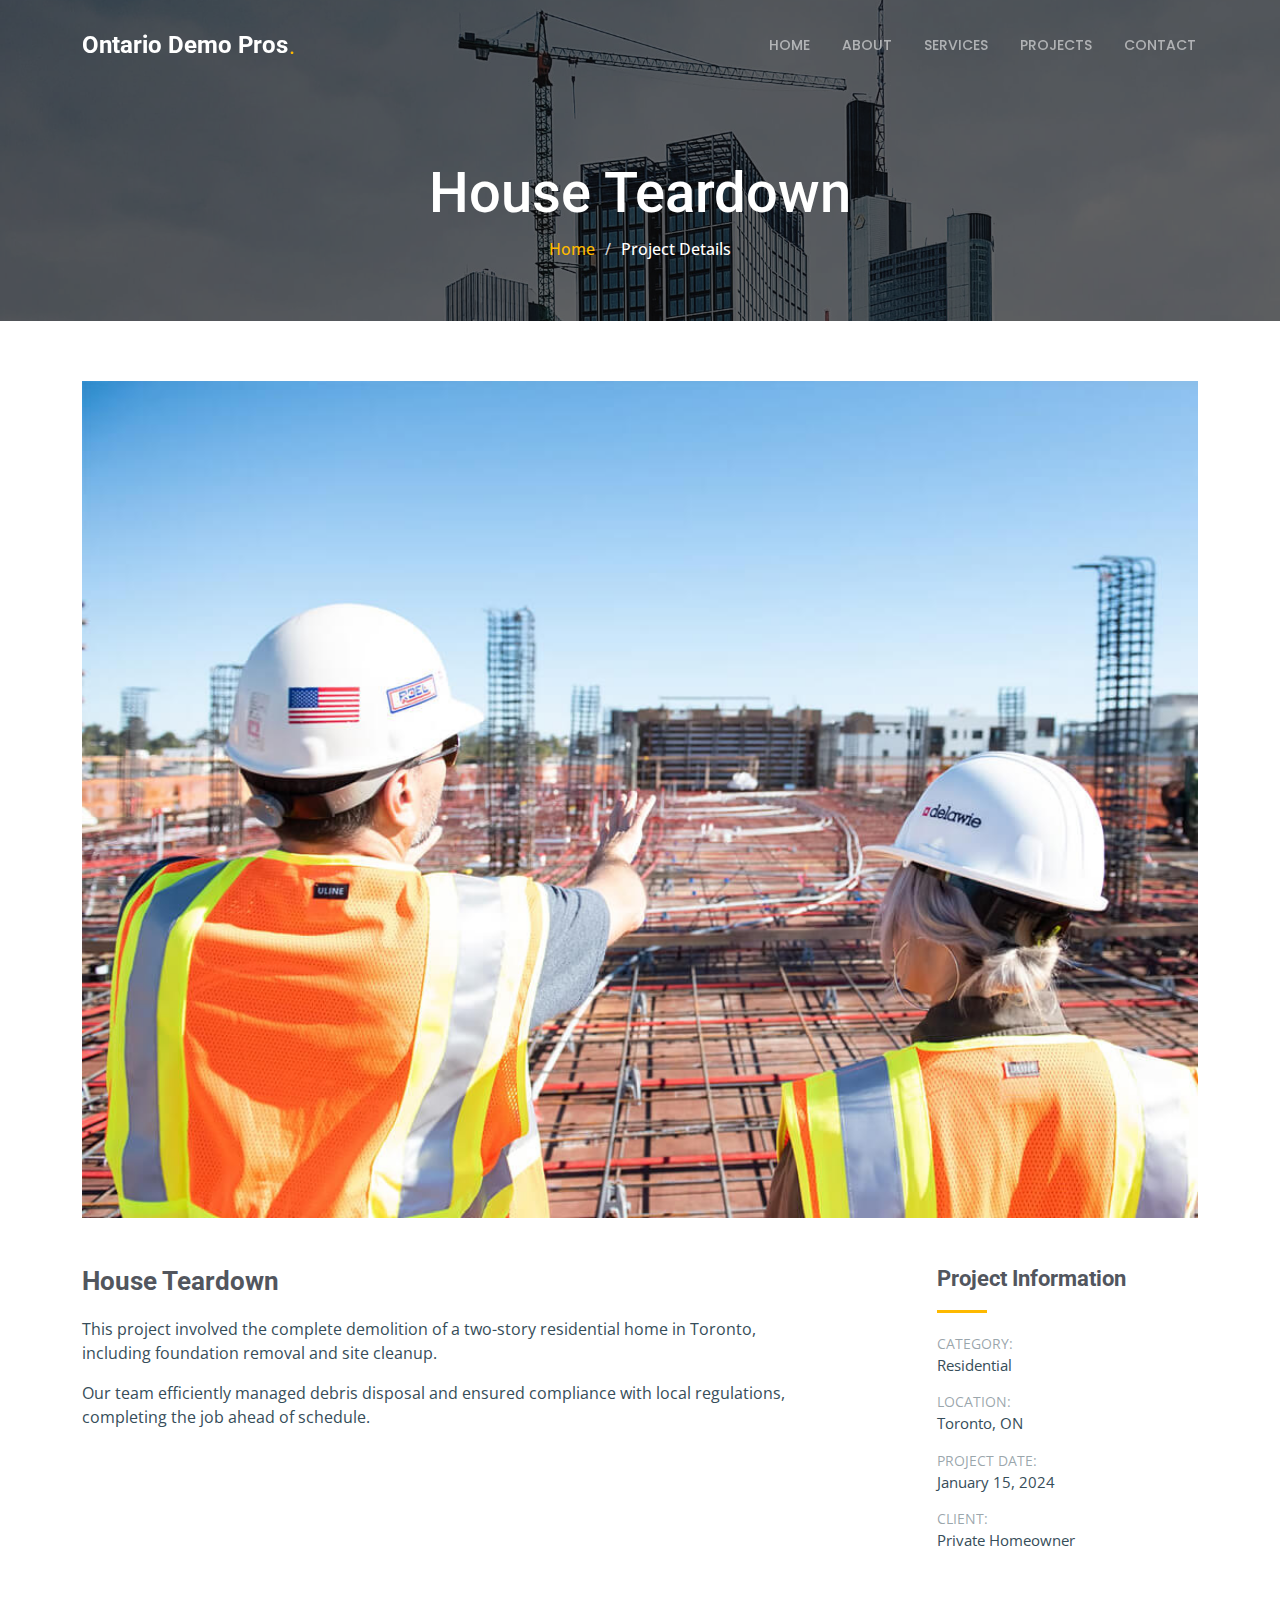
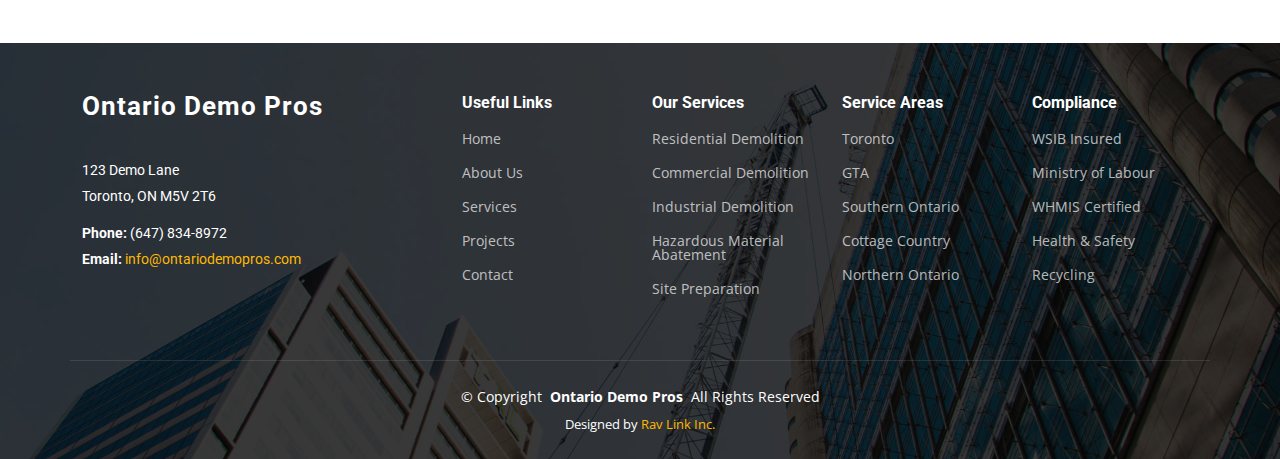
==== project-details.html @ 8b17a6fc "first commit" ====
<!DOCTYPE html>
<html lang="en">

<head>
  <meta charset="utf-8">
  <meta content="width=device-width, initial-scale=1.0" name="viewport">
  <title>Project Details - Ontario Demo Pros</title>
  <meta name="description" content="Detailed view of demolition projects by Ontario Demo Pros. Serving Toronto, GTA, and Southern Ontario. Call (647) 834-8972 for inquiries!">
  <meta name="keywords" content="demolition project details, Ontario demolition, residential demolition, commercial demolition, industrial demolition">
  <meta name="robots" content="index, follow">

  <!-- Favicons -->
  <link href="assets/img/favicon.png" rel="icon">
  <link href="assets/img/apple-touch-icon.png" rel="apple-touch-icon">

  <!-- Fonts -->
  <link href="https://fonts.googleapis.com" rel="preconnect">
  <link href="https://fonts.gstatic.com" rel="preconnect" crossorigin>
  <link href="https://fonts.googleapis.com/css2?family=Roboto:ital,wght@0,100;0,300;0,400;0,500;0,700;0,900;1,100;1,300;1,400;1,500;1,700;1,900&family=Open+Sans:ital,wght@0,300;0,400;0,500;0,600;0,700;0,800;1,300;1,400;1,500;1,600;1,700;1,800&family=Poppins:ital,wght@0,100;0,200;0,300;0,400;0,500;0,600;0,700;0,800;0,900;1,100;1,200;1,300;1,400;1,500;1,600;1,700;1,800;1,900&display=swap" rel="stylesheet">

  <!-- Vendor CSS Files -->
  <link href="assets/vendor/bootstrap/css/bootstrap.min.css" rel="stylesheet">
  <link href="assets/vendor/bootstrap-icons/bootstrap-icons.css" rel="stylesheet">
  <link href="assets/vendor/aos/aos.css" rel="stylesheet">
  <link href="assets/vendor/fontawesome-free/css/all.min.css" rel="stylesheet">
  <link href="assets/vendor/glightbox/css/glightbox.min.css" rel="stylesheet">
  <link href="assets/vendor/swiper/swiper-bundle.min.css" rel="stylesheet">

  <!-- Main CSS File -->
  <link href="assets/css/main.css" rel="stylesheet">
</head>

<body class="project-details-page">

  <header id="header" class="header d-flex align-items-center fixed-top">
    <div class="container-fluid container-xl position-relative d-flex align-items-center justify-content-between">
      <a href="index.html" class="logo d-flex align-items-center">
        <h1 class="sitename">Ontario Demo Pros</h1> <span>.</span>
      </a>
      <nav id="navmenu" class="navmenu">
        <ul>
          <li><a href="index.html">Home</a></li>
          <li><a href="about.html">About</a></li>
          <li><a href="services.html">Services</a></li>
          <li><a href="projects.html">Projects</a></li>
          <li><a href="contact.html">Contact</a></li>
        </ul>
        <i class="mobile-nav-toggle d-xl-none bi bi-list"></i>
      </nav>
    </div>
  </header>

  <main class="main">

    <!-- Page Title -->
    <div class="page-title dark-background" style="background-image: url(assets/img/page-title-bg.jpg);">
      <div class="container position-relative">
        <h1 id="page-title">Loading...</h1>
        <nav class="breadcrumbs">
          <ol>
            <li><a href="index.html">Home</a></li>
            <li class="current">Project Details</li>
          </ol>
        </nav>
      </div>
    </div><!-- End Page Title -->

    <!-- Project Details Section -->
    <section id="project-details" class="project-details section">
      <div class="container" data-aos="fade-up">
        <div class="portfolio-details-slider swiper init-swiper">
          <script type="application/json" class="swiper-config">
            {
              "loop": true,
              "speed": 600,
              "autoplay": {
                "delay": 5000
              },
              "slidesPerView": "auto",
              "navigation": {
                "nextEl": ".swiper-button-next",
                "prevEl": ".swiper-button-prev"
              },
              "pagination": {
                "el": ".swiper-pagination",
                "type": "bullets",
                "clickable": true
              }
            }
          </script>
          <div class="swiper-wrapper align-items-center" id="project-images"></div>
          <div class="swiper-button-prev"></div>
          <div class="swiper-button-next"></div>
          <div class="swiper-pagination"></div>
        </div>

        <div class="row justify-content-between gy-4 mt-4">
          <div class="col-lg-8" data-aos="fade-up">
            <div class="portfolio-description">
              <h2 id="project-title">Loading...</h2>
              <p id="project-description-1">Loading description...</p>
              <p id="project-description-2">Loading additional details...</p>
            </div>
          </div>
          <div class="col-lg-3" data-aos="fade-up" data-aos-delay="100">
            <div class="portfolio-info">
              <h3>Project Information</h3>
              <ul>
                <li><strong>Category:</strong> <span id="project-category">Loading...</span></li>
                <li><strong>Location:</strong> <span id="project-location">Loading...</span></li>
                <li><strong>Project Date:</strong> <span id="project-date">Loading...</span></li>
                <li><strong>Client:</strong> <span id="project-client">Loading...</span></li>
              </ul>
            </div>
          </div>
        </div>
      </div>
    </section><!-- /Project Details Section -->

  </main>

  <footer id="footer" class="footer dark-background">
    <div class="container footer-top">
      <div class="row gy-4">
        <div class="col-lg-4 col-md-6 footer-about">
          <a href="index.html" class="logo d-flex align-items-center">
            <span class="sitename">Ontario Demo Pros</span>
          </a>
          <div class="footer-contact pt-3">
            <p>123 Demo Lane</p>
            <p>Toronto, ON M5V 2T6</p>
            <p class="mt-3"><strong>Phone:</strong> <span>(647) 834-8972</span></p>
            <p><strong>Email:</strong> <span><a href="mailto:info@ontariodemopros.com">info@ontariodemopros.com</a></span></p>
          </div>
        </div>
        <div class="col-lg-2 col-md-3 footer-links">
          <h4>Useful Links</h4>
          <ul>
            <li><a href="index.html">Home</a></li>
            <li><a href="about.html">About Us</a></li>
            <li><a href="services.html">Services</a></li>
            <li><a href="projects.html">Projects</a></li>
            <li><a href="contact.html">Contact</a></li>
          </ul>
        </div>
        <div class="col-lg-2 col-md-3 footer-links">
          <h4>Our Services</h4>
          <ul>
            <li><a href="#">Residential Demolition</a></li>
            <li><a href="#">Commercial Demolition</a></li>
            <li><a href="#">Industrial Demolition</a></li>
            <li><a href="#">Hazardous Material Abatement</a></li>
            <li><a href="#">Site Preparation</a></li>
          </ul>
        </div>
        <div class="col-lg-2 col-md-3 footer-links">
          <h4>Service Areas</h4>
          <ul>
            <li><a href="#">Toronto</a></li>
            <li><a href="#">GTA</a></li>
            <li><a href="#">Southern Ontario</a></li>
            <li><a href="#">Cottage Country</a></li>
            <li><a href="#">Northern Ontario</a></li>
          </ul>
        </div>
        <div class="col-lg-2 col-md-3 footer-links">
          <h4>Compliance</h4>
          <ul>
            <li><a href="#">WSIB Insured</a></li>
            <li><a href="#">Ministry of Labour</a></li>
            <li><a href="#">WHMIS Certified</a></li>
            <li><a href="#">Health & Safety</a></li>
            <li><a href="#">Recycling</a></li>
          </ul>
        </div>
      </div>
    </div>
    <div class="container copyright text-center mt-4">
      <p>© <span>Copyright</span> <strong class="px-1 sitename">Ontario Demo Pros</strong> <span>All Rights Reserved</span></p>
      <div class="credits">
        Designed by <a href="https://ravlinkinc.com/">Rav Link Inc.</a>
      </div>
    </div>
  </footer>

  <!-- Scroll Top -->
  <a href="#" id="scroll-top" class="scroll-top d-flex align-items-center justify-content-center"><i class="bi bi-arrow-up-short"></i></a>

  <!-- Preloader -->
  <div id="preloader"></div>

  <!-- Vendor JS Files -->
  <script src="assets/vendor/bootstrap/js/bootstrap.bundle.min.js"></script>
  <script src="assets/vendor/php-email-form/validate.js"></script>
  <script src="assets/vendor/aos/aos.js"></script>
  <script src="assets/vendor/glightbox/js/glightbox.min.js"></script>
  <script src="assets/vendor/imagesloaded/imagesloaded.pkgd.min.js"></script>
  <script src="assets/vendor/isotope-layout/isotope.pkgd.min.js"></script>
  <script src="assets/vendor/swiper/swiper-bundle.min.js"></script>
  <script src="assets/vendor/purecounter/purecounter_vanilla.js"></script>

  <!-- Main JS File -->
  <script src="assets/js/main.js"></script>

  <!-- Custom JS for Fetching Project Details -->
  <script>
    document.addEventListener('DOMContentLoaded', () => {
      // Simulate fetching project ID from URL (e.g., ?id=1)
      const urlParams = new URLSearchParams(window.location.search);
      const projectId = urlParams.get('id') || '1'; // Default to project 1 if no ID

      fetch('assets/data/projects.json')
        .then(response => response.json())
        .then(data => {
          const project = data.projects.find(p => p.id === projectId);
          if (project) {
            // Update page title (in the header section)
            document.getElementById('page-title').textContent = project.title;

            // Update section title and descriptions
            document.getElementById('project-title').textContent = project.title;
            document.getElementById('project-description-1').textContent = project.description1;
            document.getElementById('project-description-2').textContent = project.description2;

            // Update project info
            document.getElementById('project-category').textContent = project.category;
            document.getElementById('project-location').textContent = project.location;
            document.getElementById('project-date').textContent = project.date;
            document.getElementById('project-client').textContent = project.client;

            // Populate images in Swiper
            const imageContainer = document.getElementById('project-images');
            project.images.forEach(image => {
              const slide = document.createElement('div');
              slide.className = 'swiper-slide';
              slide.innerHTML = `<img src="${image}" alt="${project.title}">`;
              imageContainer.appendChild(slide);
            });

            // Re-initialize Swiper after dynamic content is added
            new Swiper('.portfolio-details-slider', JSON.parse(document.querySelector('.swiper-config').textContent));
          } else {
            document.getElementById('page-title').textContent = 'Project Not Found';
            document.getElementById('project-title').textContent = 'Project Not Found';
          }
        })
        .catch(error => {
          console.error('Error fetching project data:', error);
          document.getElementById('page-title').textContent = 'Error Loading Project';
          document.getElementById('project-title').textContent = 'Error Loading Project';
        });
    });
  </script>

</body>

</html>
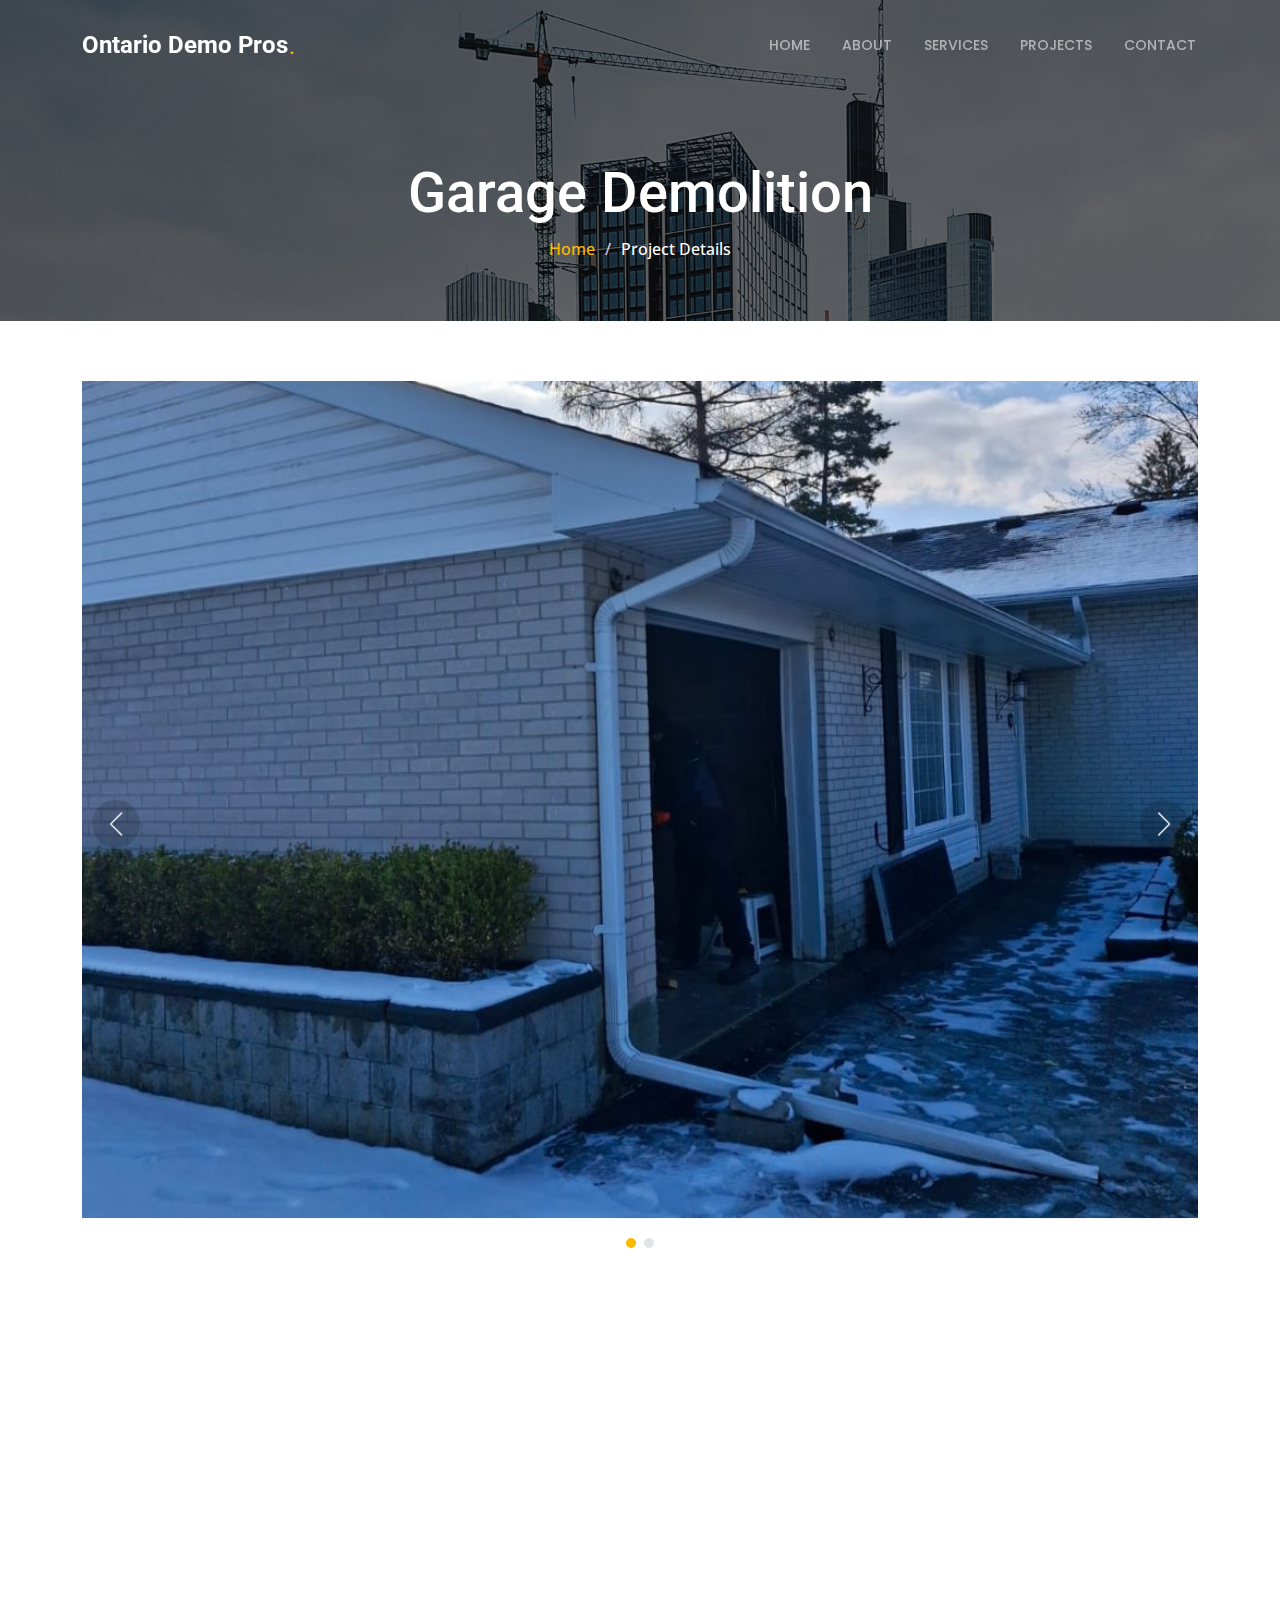
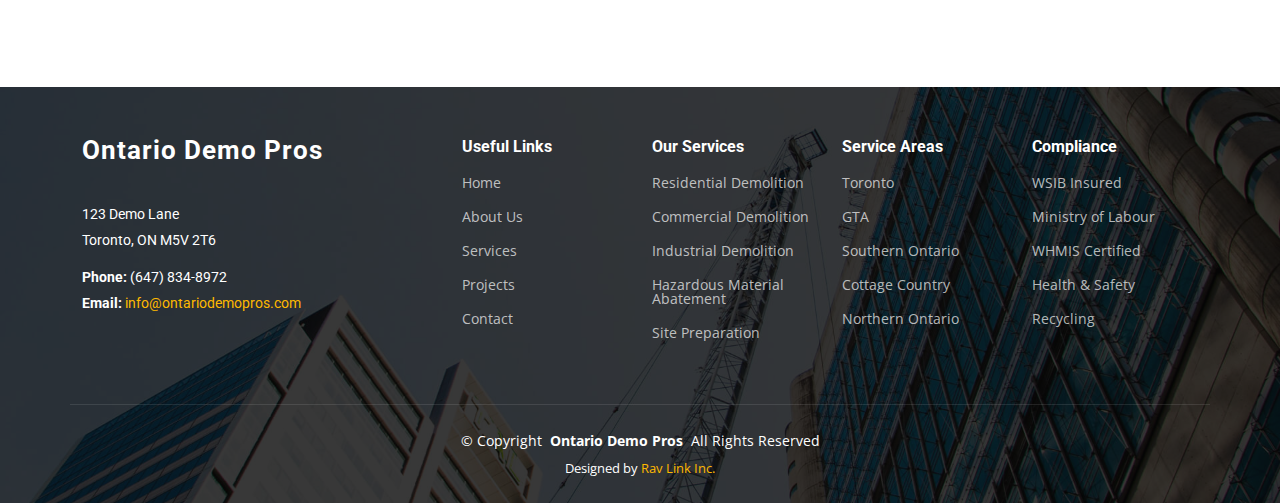
==== commit f3f75396: "portfolio photos" ====
--- a/project-details.html
+++ b/project-details.html
@@ -106,10 +106,6 @@
             <div class="portfolio-info">
               <h3>Project Information</h3>
               <ul>
-                <li><strong>Category:</strong> <span id="project-category">Loading...</span></li>
-                <li><strong>Location:</strong> <span id="project-location">Loading...</span></li>
-                <li><strong>Project Date:</strong> <span id="project-date">Loading...</span></li>
-                <li><strong>Client:</strong> <span id="project-client">Loading...</span></li>
               </ul>
             </div>
           </div>
@@ -202,42 +198,55 @@
   <!-- Main JS File -->
   <script src="assets/js/main.js"></script>
 
-  <!-- Custom JS for Fetching Project Details -->
   <script>
     document.addEventListener('DOMContentLoaded', () => {
-      // Simulate fetching project ID from URL (e.g., ?id=1)
       const urlParams = new URLSearchParams(window.location.search);
-      const projectId = urlParams.get('id') || '1'; // Default to project 1 if no ID
-
+      const projectId = urlParams.get('id') || '1';
+  
       fetch('assets/data/projects.json')
         .then(response => response.json())
         .then(data => {
           const project = data.projects.find(p => p.id === projectId);
+  
           if (project) {
-            // Update page title (in the header section)
+            // Set titles and descriptions
             document.getElementById('page-title').textContent = project.title;
-
-            // Update section title and descriptions
             document.getElementById('project-title').textContent = project.title;
-            document.getElementById('project-description-1').textContent = project.description1;
-            document.getElementById('project-description-2').textContent = project.description2;
-
-            // Update project info
-            document.getElementById('project-category').textContent = project.category;
-            document.getElementById('project-location').textContent = project.location;
-            document.getElementById('project-date').textContent = project.date;
-            document.getElementById('project-client').textContent = project.client;
-
-            // Populate images in Swiper
+            document.getElementById('project-description-1').textContent = project.description1 || '';
+            document.getElementById('project-description-2').textContent = project.description2 || '';
+  
+            // Dynamically build the project info list
+            const infoContainer = document.querySelector('.portfolio-info ul');
+            if (infoContainer) {
+              infoContainer.innerHTML = ''; // wipe any static markup
+  
+              const fields = {
+                'Category': project.category,
+                'Location': project.location,
+                'Project Date': project.date,
+                'Client': project.client
+              };
+  
+              for (const [label, value] of Object.entries(fields)) {
+                if (value && value.trim() !== '') {
+                  const li = document.createElement('li');
+                  li.innerHTML = `<strong>${label}:</strong> <span>${value}</span>`;
+                  infoContainer.appendChild(li);
+                }
+              }
+            }
+  
+            // Render images
             const imageContainer = document.getElementById('project-images');
+            imageContainer.innerHTML = '';
             project.images.forEach(image => {
               const slide = document.createElement('div');
               slide.className = 'swiper-slide';
               slide.innerHTML = `<img src="${image}" alt="${project.title}">`;
               imageContainer.appendChild(slide);
             });
-
-            // Re-initialize Swiper after dynamic content is added
+  
+            // Init Swiper
             new Swiper('.portfolio-details-slider', JSON.parse(document.querySelector('.swiper-config').textContent));
           } else {
             document.getElementById('page-title').textContent = 'Project Not Found';
@@ -251,6 +260,7 @@
         });
     });
   </script>
+  
 
 </body>
 
--- a/assets/css/main.css
+++ b/assets/css/main.css
@@ -12,29 +12,41 @@
 --------------------------------------------------------------*/
 /* Fonts */
 :root {
-  --default-font: "Open Sans",  system-ui, -apple-system, "Segoe UI", Roboto, "Helvetica Neue", Arial, "Noto Sans", "Liberation Sans", sans-serif, "Apple Color Emoji", "Segoe UI Emoji", "Segoe UI Symbol", "Noto Color Emoji";
-  --heading-font: "Roboto",  sans-serif;
-  --nav-font: "Poppins",  sans-serif;
+  --default-font: "Open Sans", system-ui, -apple-system, "Segoe UI", Roboto, "Helvetica Neue", Arial, "Noto Sans", "Liberation Sans", sans-serif, "Apple Color Emoji", "Segoe UI Emoji", "Segoe UI Symbol", "Noto Color Emoji";
+  --heading-font: "Roboto", sans-serif;
+  --nav-font: "Poppins", sans-serif;
 }
 
 /* Global Colors - The following color variables are used throughout the website. Updating them here will change the color scheme of the entire website */
-:root { 
-  --background-color: #ffffff; /* Background color for the entire website, including individual sections */
-  --default-color: #364d59; /* Default color used for the majority of the text content across the entire website */
-  --heading-color: #52565e; /* Color for headings, subheadings and title throughout the website */
-  --accent-color: #feb900; /* Accent color that represents your brand on the website. It's used for buttons, links, and other elements that need to stand out */
-  --surface-color: #ffffff; /* The surface color is used as a background of boxed elements within sections, such as cards, icon boxes, or other elements that require a visual separation from the global background. */
-  --contrast-color: #ffffff; /* Contrast color for text, ensuring readability against backgrounds of accent, heading, or default colors. */
+:root {
+  --background-color: #ffffff;
+  /* Background color for the entire website, including individual sections */
+  --default-color: #364d59;
+  /* Default color used for the majority of the text content across the entire website */
+  --heading-color: #52565e;
+  /* Color for headings, subheadings and title throughout the website */
+  --accent-color: #feb900;
+  /* Accent color that represents your brand on the website. It's used for buttons, links, and other elements that need to stand out */
+  --surface-color: #ffffff;
+  /* The surface color is used as a background of boxed elements within sections, such as cards, icon boxes, or other elements that require a visual separation from the global background. */
+  --contrast-color: #ffffff;
+  /* Contrast color for text, ensuring readability against backgrounds of accent, heading, or default colors. */
 }
 
 /* Nav Menu Colors - The following color variables are used specifically for the navigation menu. They are separate from the global colors to allow for more customization options */
 :root {
-  --nav-color: rgba(255, 255, 255, 0.55);  /* The default color of the main navmenu links */
-  --nav-hover-color: #ffffff; /* Applied to main navmenu links when they are hovered over or active */
-  --nav-mobile-background-color: #ffffff; /* Used as the background color for mobile navigation menu */
-  --nav-dropdown-background-color: #ffffff; /* Used as the background color for dropdown items that appear when hovering over primary navigation items */
-  --nav-dropdown-color: #212529; /* Used for navigation links of the dropdown items in the navigation menu. */
-  --nav-dropdown-hover-color: #feb900; /* Similar to --nav-hover-color, this color is applied to dropdown navigation links when they are hovered over. */
+  --nav-color: rgba(255, 255, 255, 0.55);
+  /* The default color of the main navmenu links */
+  --nav-hover-color: #ffffff;
+  /* Applied to main navmenu links when they are hovered over or active */
+  --nav-mobile-background-color: #ffffff;
+  /* Used as the background color for mobile navigation menu */
+  --nav-dropdown-background-color: #ffffff;
+  /* Used as the background color for dropdown items that appear when hovering over primary navigation items */
+  --nav-dropdown-color: #212529;
+  /* Used for navigation links of the dropdown items in the navigation menu. */
+  --nav-dropdown-hover-color: #feb900;
+  /* Similar to --nav-hover-color, this color is applied to dropdown navigation links when they are hovered over. */
 }
 
 /* Color Presets - These classes override global colors when applied to any section or element, providing reuse of the sam color scheme. */
